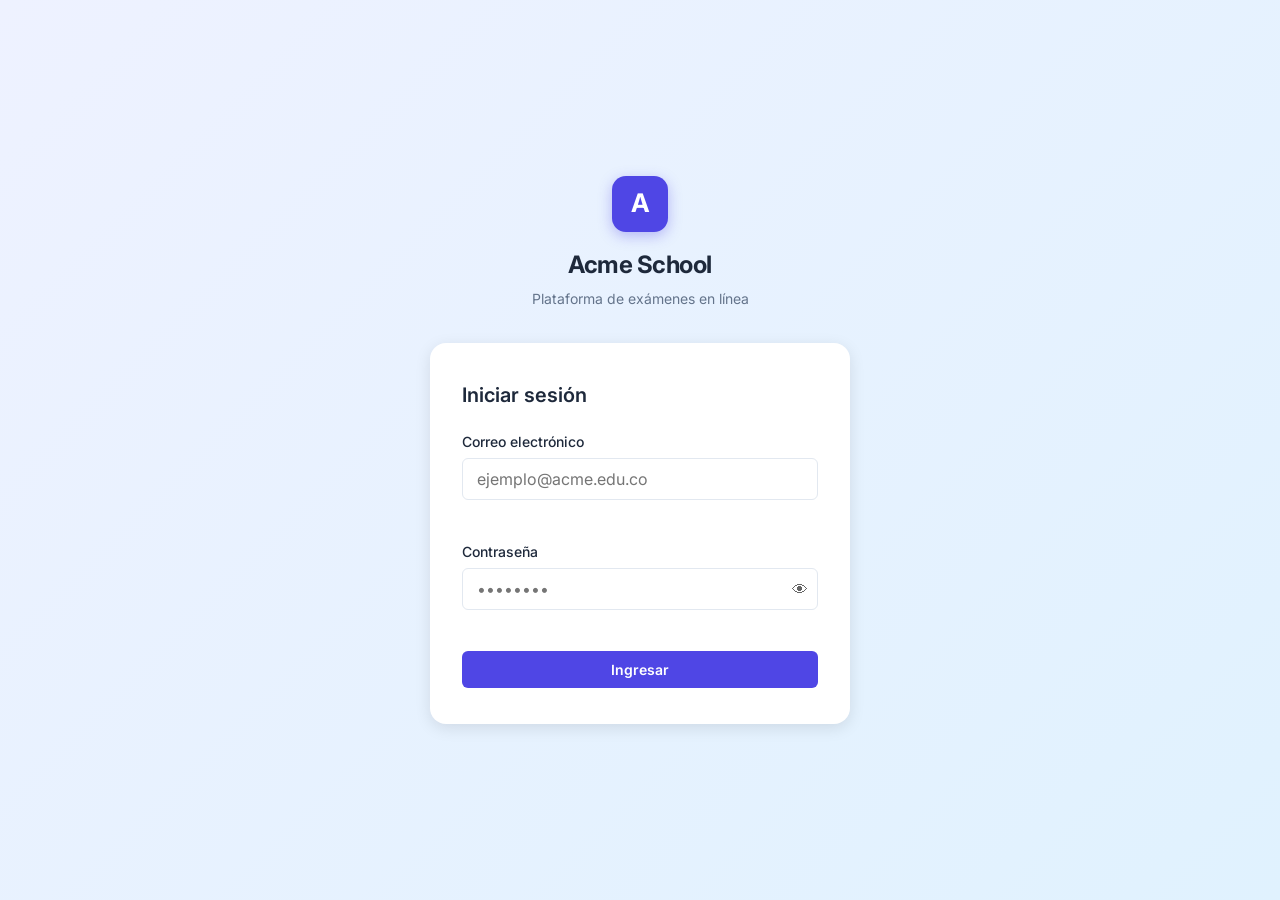
==== index.html @ b48c23c1 "feat: avance en el login" ====
<!DOCTYPE html>
<html lang="es">
<head>
  <meta charset="UTF-8" />
  <meta name="viewport" content="width=device-width, initial-scale=1.0" />
  <title>Acme School — Iniciar sesión</title>
  <link rel="preconnect" href="https://fonts.googleapis.com" />
  <link href="https://fonts.googleapis.com/css2?family=Inter:wght@400;500;600;700&display=swap" rel="stylesheet" />
  <link rel="stylesheet" href="css/main.css" />
  <link rel="stylesheet" href="css/login.css" />
</head>
<body class="login-page">

  <div class="login-container">
    <div class="login-brand">
      <div class="brand-logo">A</div>
      <h1>Acme School</h1>
      <p>Plataforma de exámenes en línea</p>
    </div>

    <form class="login-form" id="loginForm" novalidate>
      <h2>Iniciar sesión</h2>

      <div class="form-group">
        <label for="loginEmail">Correo electrónico</label>
        <input
          type="email"
          id="loginEmail"
          placeholder="ejemplo@acme.edu.co"
          autocomplete="email"
          required
        />
        <span class="field-error" id="emailError"></span>
      </div>

      <div class="form-group">
        <label for="loginPassword">Contraseña</label>
        <div class="input-password">
          <input
            type="password"
            id="loginPassword"
            placeholder="••••••••"
            autocomplete="current-password"
            required
          />
          <button type="button" class="toggle-pass" id="togglePass" title="Mostrar contraseña">👁</button>
        </div>
        <span class="field-error" id="passwordError"></span>
      </div>

      <div class="form-message" id="loginMessage"></div>

      <button type="submit" class="btn btn-primary btn-full" id="loginBtn">
        Ingresar
      </button>     
    </form>
  </div>

  <!-- Seed datos iniciales y lógica de login -->
  <script type="module" src="js/utils/storage.js"></script>
  <script type="module" src="js/utils/seed.js"></script>
  <script type="module" src="js/modules/auth.js"></script>
  <script type="module" src="js/pages/login.js"></script>
</body>
</html>
---- css/main.css ----
/* =============================================
   main.css — Variables y estilos compartidos
   Acme School Platform
   ============================================= */

:root {
  /* Paleta de colores */
  --color-primary:       #4F46E5;   /* índigo */
  --color-primary-dark:  #3730A3;
  --color-primary-light: #818CF8;
  --color-accent:        #06B6D4;   /* cyan */
  --color-success:       #10B981;
  --color-danger:        #EF4444;
  --color-warning:       #F59E0B;

  /* Neutros */
  --color-bg:            #F8FAFC;
  --color-surface:       #FFFFFF;
  --color-border:        #E2E8F0;
  --color-text:          #1E293B;
  --color-text-muted:    #64748B;
  --color-text-light:    #94A3B8;

  /* Tipografía */
  --font-sans: 'Inter', system-ui, sans-serif;
  --text-xs:   0.75rem;
  --text-sm:   0.875rem;
  --text-base: 1rem;
  --text-lg:   1.125rem;
  --text-xl:   1.25rem;
  --text-2xl:  1.5rem;
  --text-3xl:  1.875rem;

  /* Espaciado / radios */
  --radius-sm:  6px;
  --radius-md:  10px;
  --radius-lg:  16px;
  --shadow-sm:  0 1px 3px rgba(0,0,0,.08);
  --shadow-md:  0 4px 16px rgba(0,0,0,.10);
  --shadow-lg:  0 8px 32px rgba(0,0,0,.12);

  /* Transiciones */
  --transition: 0.18s ease;
}

/* ── Reset básico ── */
*, *::before, *::after { box-sizing: border-box; margin: 0; padding: 0; }

html { font-size: 16px; scroll-behavior: smooth; }

body {
  font-family: var(--font-sans);
  font-size: var(--text-base);
  color: var(--color-text);
  background: var(--color-bg);
  line-height: 1.6;
  min-height: 100vh;
}

img { max-width: 100%; display: block; }
a { color: inherit; text-decoration: none; }
ul { list-style: none; }
button { font-family: inherit; cursor: pointer; border: none; background: none; }
input, select, textarea { font-family: inherit; font-size: var(--text-base); }

/* ── Botones ── */
.btn {
  display: inline-flex;
  align-items: center;
  justify-content: center;
  gap: 6px;
  padding: 10px 20px;
  border-radius: var(--radius-sm);
  font-size: var(--text-sm);
  font-weight: 600;
  transition: background var(--transition), transform var(--transition), box-shadow var(--transition);
  white-space: nowrap;
}

.btn:active { transform: scale(.97); }

.btn-primary {
  background: var(--color-primary);
  color: #fff;
}
.btn-primary:hover { background: var(--color-primary-dark); box-shadow: var(--shadow-sm); }

.btn-outline {
  background: transparent;
  border: 1.5px solid var(--color-border);
  color: var(--color-text);
}
.btn-outline:hover { border-color: var(--color-primary); color: var(--color-primary); }

.btn-ghost {
  background: transparent;
  color: var(--color-text-muted);
}
.btn-ghost:hover { background: var(--color-border); }

.btn-danger { background: var(--color-danger); color: #fff; }
.btn-danger:hover { filter: brightness(0.9); }

.btn-sm { padding: 6px 14px; font-size: var(--text-xs); }
.btn-full { width: 100%; }

/* ── Formularios ── */
.form-group {
  display: flex;
  flex-direction: column;
  gap: 5px;
}

.form-group label {
  font-size: var(--text-sm);
  font-weight: 500;
  color: var(--color-text);
}

.form-group input,
.form-group select,
.form-group textarea {
  padding: 10px 14px;
  border: 1.5px solid var(--color-border);
  border-radius: var(--radius-sm);
  background: var(--color-surface);
  color: var(--color-text);
  transition: border-color var(--transition), box-shadow var(--transition);
  outline: none;
}

.form-group input:focus,
.form-group select:focus,
.form-group textarea:focus {
  border-color: var(--color-primary);
  box-shadow: 0 0 0 3px rgba(79,70,229,.15);
}

.form-group input.error,
.form-group select.error {
  border-color: var(--color-danger);
}

.field-error {
  font-size: var(--text-xs);
  color: var(--color-danger);
  min-height: 16px;
}

.form-row {
  display: grid;
  grid-template-columns: 1fr 1fr;
  gap: 16px;
}

.input-password {
  position: relative;
}
.input-password input { padding-right: 42px; width: 100%; }
.toggle-pass {
  position: absolute;
  right: 10px;
  top: 50%;
  transform: translateY(-50%);
  font-size: 16px;
  opacity: 0.6;
  transition: opacity var(--transition);
}
.toggle-pass:hover { opacity: 1; }

/* ── Toast ── */
.toast {
  position: fixed;
  bottom: 24px;
  right: 24px;
  padding: 12px 20px;
  border-radius: var(--radius-md);
  font-size: var(--text-sm);
  font-weight: 500;
  color: #fff;
  background: var(--color-text);
  box-shadow: var(--shadow-lg);
  opacity: 0;
  transform: translateY(12px);
  transition: opacity 0.25s ease, transform 0.25s ease;
  pointer-events: none;
  z-index: 9999;
  max-width: 320px;
}
.toast.show { opacity: 1; transform: translateY(0); }
.toast.success { background: var(--color-success); }
.toast.error   { background: var(--color-danger); }
.toast.warning { background: var(--color-warning); }

/* ── Responsive básico ── */
@media (max-width: 600px) {
  .form-row { grid-template-columns: 1fr; }
  .btn { padding: 10px 16px; }
}
---- css/login.css ----
/* =============================================
   login.css — Estilos de la página de login
   ============================================= */

.login-page {
  display: flex;
  align-items: center;
  justify-content: center;
  min-height: 100vh;
  background: linear-gradient(135deg, #EEF2FF 0%, #E0F2FE 100%);
  padding: 24px;
}

.login-container {
  width: 100%;
  max-width: 420px;
  animation: fadeUp 0.4s ease both;
}

@keyframes fadeUp {
  from { opacity: 0; transform: translateY(20px); }
  to   { opacity: 1; transform: translateY(0); }
}

/* ── Branding ── */
.login-brand {
  text-align: center;
  margin-bottom: 32px;
}

.brand-logo {
  width: 56px;
  height: 56px;
  border-radius: 14px;
  background: var(--color-primary);
  color: #fff;
  font-size: 1.6rem;
  font-weight: 700;
  display: inline-flex;
  align-items: center;
  justify-content: center;
  margin-bottom: 14px;
  box-shadow: 0 4px 14px rgba(79,70,229,.35);
}

.login-brand h1 {
  font-size: var(--text-2xl);
  font-weight: 700;
  color: var(--color-text);
  letter-spacing: -.02em;
}

.login-brand p {
  font-size: var(--text-sm);
  color: var(--color-text-muted);
  margin-top: 4px;
}

/* ── Tarjeta del formulario ── */
.login-form {
  background: var(--color-surface);
  border-radius: var(--radius-lg);
  padding: 36px 32px;
  box-shadow: var(--shadow-md);
  display: flex;
  flex-direction: column;
  gap: 20px;
}

.login-form h2 {
  font-size: var(--text-xl);
  font-weight: 600;
  color: var(--color-text);
}

/* ── Mensaje de error global ── */
.form-message {
  font-size: var(--text-sm);
  padding: 10px 14px;
  border-radius: var(--radius-sm);
  display: none;
}
.form-message.error   { background: #FEE2E2; color: #B91C1C; display: block; }
.form-message.success { background: #D1FAE5; color: #065F46; display: block; }

@media (max-width: 460px) {
  .login-form { padding: 28px 20px; }
}
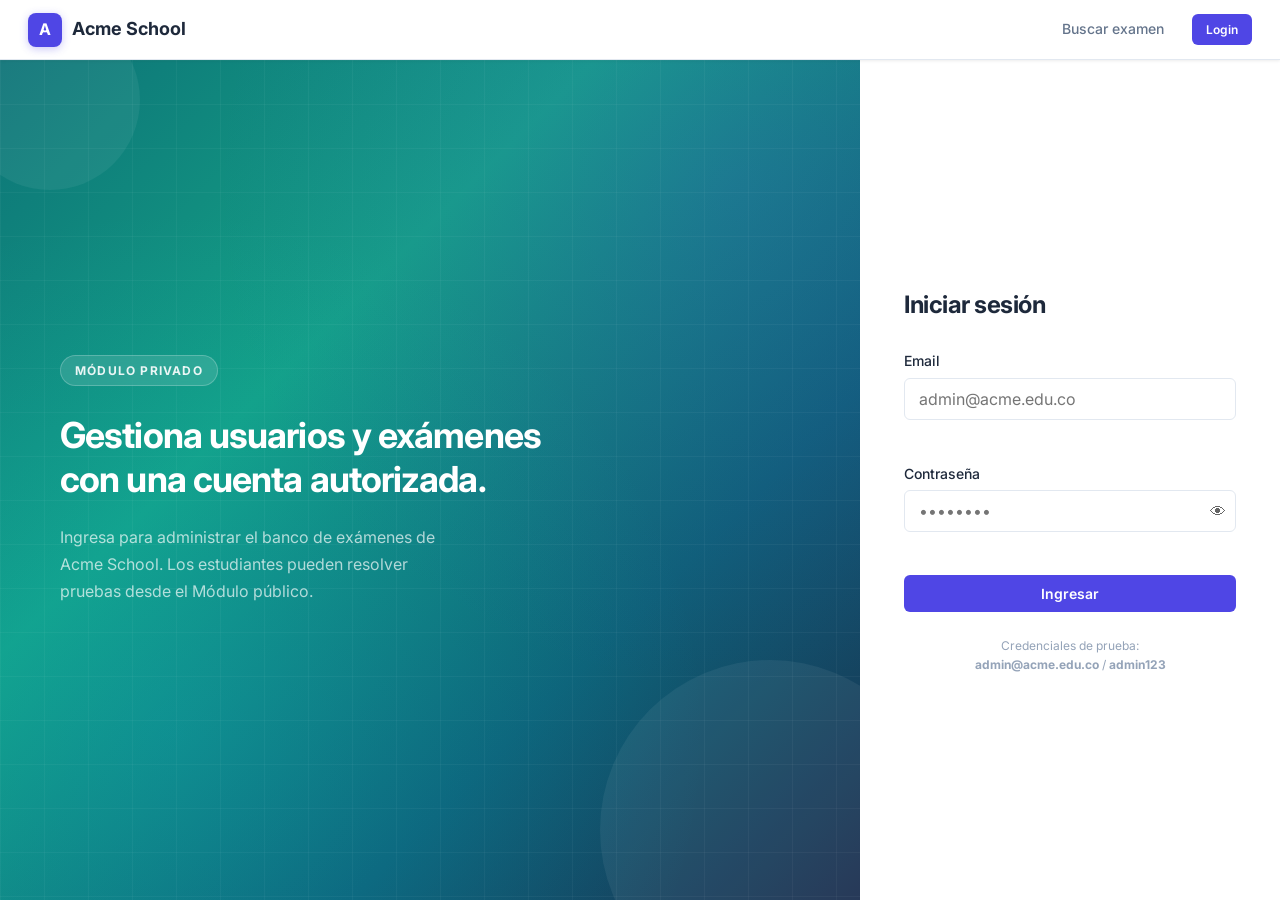
==== commit c163cc56: "merge: resolver conflictos conservando módulo de resolución" ====
--- a/index.html
+++ b/index.html
@@ -11,55 +11,88 @@
 </head>
 <body class="login-page">
 
-  <div class="login-container">
-    <div class="login-brand">
+  <!-- NAVBAR PÚBLICA -->
+  <nav class="navbar-public">
+    <div class="nav-brand">
       <div class="brand-logo">A</div>
-      <h1>Acme School</h1>
-      <p>Plataforma de exámenes en línea</p>
+      <span>Acme School</span>
+    </div>
+    <div class="nav-actions">
+      <a href="pages/examen-publico.html" class="nav-link-public">Buscar examen</a>
+      <span class="btn btn-primary btn-sm nav-login-badge">Login</span>
+    </div>
+  </nav>
+
+  <!-- SPLIT SCREEN -->
+  <div class="login-split">
+
+    <!-- PANEL IZQUIERDO: Hero -->
+    <div class="login-hero">
+      <div class="hero-content">
+        <span class="hero-badge">MÓDULO PRIVADO</span>
+        <h1 class="hero-title">
+          Gestiona usuarios y exámenes con una cuenta autorizada.
+        </h1>
+        <p class="hero-sub">
+          Ingresa para administrar el banco de exámenes de Acme School.
+          Los estudiantes pueden resolver pruebas desde el Módulo público.
+        </p>
+      </div>
+      <!-- Decoración de círculos -->
+      <div class="hero-deco hero-deco-1"></div>
+      <div class="hero-deco hero-deco-2"></div>
     </div>
 
-    <form class="login-form" id="loginForm" novalidate>
-      <h2>Iniciar sesión</h2>
+    <!-- PANEL DERECHO: Formulario -->
+    <div class="login-panel">
+      <form class="login-form" id="loginForm" novalidate>
+        <h2>Iniciar sesión</h2>
 
-      <div class="form-group">
-        <label for="loginEmail">Correo electrónico</label>
-        <input
-          type="email"
-          id="loginEmail"
-          placeholder="ejemplo@acme.edu.co"
-          autocomplete="email"
-          required
-        />
-        <span class="field-error" id="emailError"></span>
-      </div>
-
-      <div class="form-group">
-        <label for="loginPassword">Contraseña</label>
-        <div class="input-password">
+        <div class="form-group">
+          <label for="loginEmail">Email</label>
           <input
-            type="password"
-            id="loginPassword"
-            placeholder="••••••••"
-            autocomplete="current-password"
+            type="email"
+            id="loginEmail"
+            placeholder="admin@acme.edu.co"
+            autocomplete="email"
             required
           />
-          <button type="button" class="toggle-pass" id="togglePass" title="Mostrar contraseña">👁</button>
+          <span class="field-error" id="emailError"></span>
         </div>
-        <span class="field-error" id="passwordError"></span>
-      </div>
 
-      <div class="form-message" id="loginMessage"></div>
+        <div class="form-group">
+          <label for="loginPassword">Contraseña</label>
+          <div class="input-password">
+            <input
+              type="password"
+              id="loginPassword"
+              placeholder="••••••••"
+              autocomplete="current-password"
+              required
+            />
+            <button type="button" class="toggle-pass" id="togglePass" title="Mostrar contraseña">👁</button>
+          </div>
+          <span class="field-error" id="passwordError"></span>
+        </div>
 
-      <button type="submit" class="btn btn-primary btn-full" id="loginBtn">
-        Ingresar
-      </button>     
-    </form>
+        <div class="form-message" id="loginMessage"></div>
+
+        <button type="submit" class="btn btn-primary btn-full" id="loginBtn">
+          Ingresar
+        </button>
+
+        <p class="login-hint">
+          Credenciales de prueba:<br/>
+          <strong>admin@acme.edu.co</strong> / <strong>admin123</strong>
+        </p>
+      </form>
+    </div>
+
   </div>
 
-  <!-- Seed datos iniciales y lógica de login -->
   <script type="module" src="js/utils/storage.js"></script>
   <script type="module" src="js/utils/seed.js"></script>
   <script type="module" src="js/modules/auth.js"></script>
   <script type="module" src="js/pages/login.js"></script>
 </body>
-</html>+</html>
--- a/css/login.css
+++ b/css/login.css
@@ -1,79 +1,211 @@
 /* =============================================
-   login.css — Estilos de la página de login
+   login.css — Diseño split-screen de login
    ============================================= */
 
+/* Página completa en columna (navbar + split) */
 .login-page {
   display: flex;
-  align-items: center;
-  justify-content: center;
+  flex-direction: column;
   min-height: 100vh;
-  background: linear-gradient(135deg, #EEF2FF 0%, #E0F2FE 100%);
-  padding: 24px;
-}
-
-.login-container {
-  width: 100%;
-  max-width: 420px;
-  animation: fadeUp 0.4s ease both;
-}
-
-@keyframes fadeUp {
-  from { opacity: 0; transform: translateY(20px); }
-  to   { opacity: 1; transform: translateY(0); }
-}
-
-/* ── Branding ── */
-.login-brand {
-  text-align: center;
-  margin-bottom: 32px;
-}
-
-.brand-logo {
-  width: 56px;
-  height: 56px;
-  border-radius: 14px;
+  background: var(--color-bg);
+}
+
+/* ── Navbar pública ── */
+.navbar-public {
+  height: 60px;
+  background: var(--color-surface);
+  border-bottom: 1px solid var(--color-border);
+  display: flex;
+  align-items: center;
+  justify-content: space-between;
+  padding: 0 28px;
+  gap: 24px;
+  box-shadow: var(--shadow-sm);
+  position: sticky;
+  top: 0;
+  z-index: 100;
+}
+
+.navbar-public .nav-brand {
+  display: flex;
+  align-items: center;
+  gap: 10px;
+  font-weight: 700;
+  font-size: var(--text-lg);
+  color: var(--color-text);
+}
+
+.navbar-public .brand-logo {
+  width: 34px;
+  height: 34px;
+  border-radius: 8px;
   background: var(--color-primary);
   color: #fff;
-  font-size: 1.6rem;
+  font-size: 1rem;
   font-weight: 700;
   display: inline-flex;
   align-items: center;
   justify-content: center;
-  margin-bottom: 14px;
-  box-shadow: 0 4px 14px rgba(79,70,229,.35);
-}
-
-.login-brand h1 {
+  box-shadow: 0 2px 8px rgba(79,70,229,.3);
+}
+
+.nav-actions {
+  display: flex;
+  align-items: center;
+  gap: 16px;
+}
+
+.nav-link-public {
+  font-size: var(--text-sm);
+  font-weight: 500;
+  color: var(--color-text-muted);
+  padding: 6px 12px;
+  border-radius: var(--radius-sm);
+  transition: background var(--transition), color var(--transition);
+}
+.nav-link-public:hover {
+  background: var(--color-bg);
+  color: var(--color-text);
+}
+
+.nav-login-badge {
+  cursor: default;
+}
+
+/* ── Split screen ── */
+.login-split {
+  display: flex;
+  flex: 1;
+  min-height: calc(100vh - 60px);
+}
+
+/* ── Panel izquierdo: Hero ── */
+.login-hero {
+  flex: 1;
+  position: relative;
+  overflow: hidden;
+  display: flex;
+  align-items: center;
+  padding: 56px 60px;
+  /* Gradiente teal-azul-marino como en la foto */
+  background: linear-gradient(135deg, #0d7377 0%, #14a085 35%, #0e6076 70%, #1a2d4e 100%);
+}
+
+/* Capa radial decorativa */
+.login-hero::before {
+  content: '';
+  position: absolute;
+  inset: 0;
+  background:
+    radial-gradient(ellipse at 20% 80%, rgba(6,182,212,.22) 0%, transparent 55%),
+    radial-gradient(ellipse at 85% 15%, rgba(79,70,229,.18) 0%, transparent 50%);
+  pointer-events: none;
+}
+
+/* Retícula sutil */
+.login-hero::after {
+  content: '';
+  position: absolute;
+  inset: 0;
+  background-image:
+    linear-gradient(rgba(255,255,255,.04) 1px, transparent 1px),
+    linear-gradient(90deg, rgba(255,255,255,.04) 1px, transparent 1px);
+  background-size: 44px 44px;
+  pointer-events: none;
+}
+
+/* Decoraciones de círculo */
+.hero-deco {
+  position: absolute;
+  border-radius: 50%;
+  background: rgba(255,255,255,.06);
+  pointer-events: none;
+}
+.hero-deco-1 {
+  width: 340px;
+  height: 340px;
+  bottom: -100px;
+  right: -80px;
+}
+.hero-deco-2 {
+  width: 180px;
+  height: 180px;
+  top: -50px;
+  left: -40px;
+}
+
+.hero-content {
+  position: relative;
+  z-index: 1;
+  max-width: 500px;
+}
+
+.hero-badge {
+  display: inline-flex;
+  align-items: center;
+  gap: 6px;
+  padding: 5px 14px;
+  background: rgba(255,255,255,.12);
+  border: 1px solid rgba(255,255,255,.22);
+  border-radius: 99px;
+  font-size: var(--text-xs);
+  font-weight: 700;
+  letter-spacing: .1em;
+  color: rgba(255,255,255,.9);
+  margin-bottom: 28px;
+  backdrop-filter: blur(6px);
+}
+
+.hero-title {
+  font-size: clamp(1.65rem, 2.8vw, 2.5rem);
+  font-weight: 700;
+  color: #fff;
+  line-height: 1.22;
+  letter-spacing: -.025em;
+  margin-bottom: 22px;
+}
+
+.hero-sub {
+  font-size: var(--text-base);
+  color: rgba(255,255,255,.68);
+  line-height: 1.7;
+  max-width: 400px;
+}
+
+/* ── Panel derecho: Formulario ── */
+.login-panel {
+  width: 420px;
+  flex-shrink: 0;
+  display: flex;
+  align-items: center;
+  justify-content: center;
+  padding: 48px 44px;
+  background: var(--color-surface);
+  box-shadow: -6px 0 30px rgba(0,0,0,.07);
+}
+
+.login-form {
+  width: 100%;
+  display: flex;
+  flex-direction: column;
+  gap: 22px;
+  animation: fadeUp .4s ease both;
+}
+
+@keyframes fadeUp {
+  from { opacity: 0; transform: translateY(16px); }
+  to   { opacity: 1; transform: translateY(0); }
+}
+
+.login-form h2 {
   font-size: var(--text-2xl);
   font-weight: 700;
   color: var(--color-text);
+  margin-bottom: 4px;
   letter-spacing: -.02em;
 }
 
-.login-brand p {
-  font-size: var(--text-sm);
-  color: var(--color-text-muted);
-  margin-top: 4px;
-}
-
-/* ── Tarjeta del formulario ── */
-.login-form {
-  background: var(--color-surface);
-  border-radius: var(--radius-lg);
-  padding: 36px 32px;
-  box-shadow: var(--shadow-md);
-  display: flex;
-  flex-direction: column;
-  gap: 20px;
-}
-
-.login-form h2 {
-  font-size: var(--text-xl);
-  font-weight: 600;
-  color: var(--color-text);
-}
-
-/* ── Mensaje de error global ── */
+/* Mensaje global de error / éxito */
 .form-message {
   font-size: var(--text-sm);
   padding: 10px 14px;
@@ -83,6 +215,42 @@
 .form-message.error   { background: #FEE2E2; color: #B91C1C; display: block; }
 .form-message.success { background: #D1FAE5; color: #065F46; display: block; }
 
-@media (max-width: 460px) {
-  .login-form { padding: 28px 20px; }
-}
+/* Texto de ayuda */
+.login-hint {
+  font-size: var(--text-xs);
+  color: var(--color-text-light);
+  text-align: center;
+  line-height: 1.6;
+  padding-top: 2px;
+}
+
+/* ── Responsive ── */
+@media (max-width: 900px) {
+  .login-panel { width: 380px; padding: 40px 32px; }
+  .login-hero { padding: 48px 40px; }
+}
+
+@media (max-width: 700px) {
+  .login-split { flex-direction: column; min-height: auto; }
+
+  .login-hero {
+    min-height: 240px;
+    padding: 32px 28px;
+    flex: none;
+  }
+
+  .hero-title { font-size: 1.45rem; }
+  .hero-sub   { display: none; }
+
+  .login-panel {
+    width: 100%;
+    padding: 32px 24px 52px;
+    box-shadow: none;
+  }
+}
+
+@media (max-width: 480px) {
+  .navbar-public { padding: 0 16px; }
+  .nav-link-public { display: none; }
+  .login-panel { padding: 28px 20px 44px; }
+}
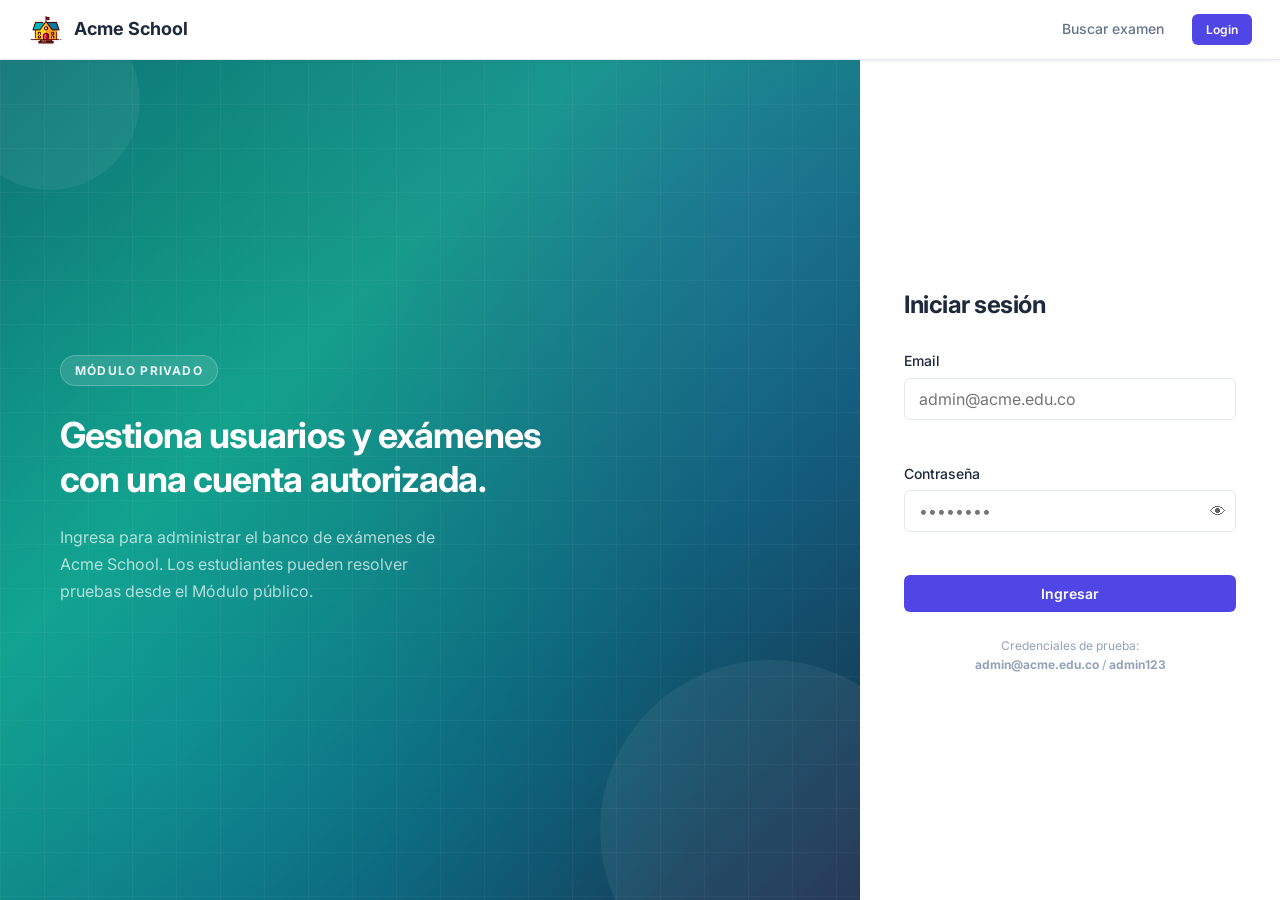
==== commit 078acdfa: "fix: se ajusta la sintáxis" ====
--- a/index.html
+++ b/index.html
@@ -4,6 +4,7 @@
   <meta charset="UTF-8" />
   <meta name="viewport" content="width=device-width, initial-scale=1.0" />
   <title>Acme School — Iniciar sesión</title>
+  <link rel="icon" type="image/png" href="assets/1988007.png" />
   <link rel="preconnect" href="https://fonts.googleapis.com" />
   <link href="https://fonts.googleapis.com/css2?family=Inter:wght@400;500;600;700&display=swap" rel="stylesheet" />
   <link rel="stylesheet" href="css/main.css" />
@@ -14,7 +15,7 @@
   <!-- NAVBAR PÚBLICA -->
   <nav class="navbar-public">
     <div class="nav-brand">
-      <div class="brand-logo">A</div>
+      <img class="brand-logo" src="assets/1988007.png" alt="Acme School logo" />
       <span>Acme School</span>
     </div>
     <div class="nav-actions">
--- a/css/login.css
+++ b/css/login.css
@@ -36,17 +36,12 @@
 }
 
 .navbar-public .brand-logo {
-  width: 34px;
-  height: 34px;
+  width: 36px;
+  height: 36px;
   border-radius: 8px;
-  background: var(--color-primary);
-  color: #fff;
-  font-size: 1rem;
-  font-weight: 700;
-  display: inline-flex;
-  align-items: center;
-  justify-content: center;
-  box-shadow: 0 2px 8px rgba(79,70,229,.3);
+  background: transparent;
+  object-fit: contain;
+  display: block;
 }
 
 .nav-actions {
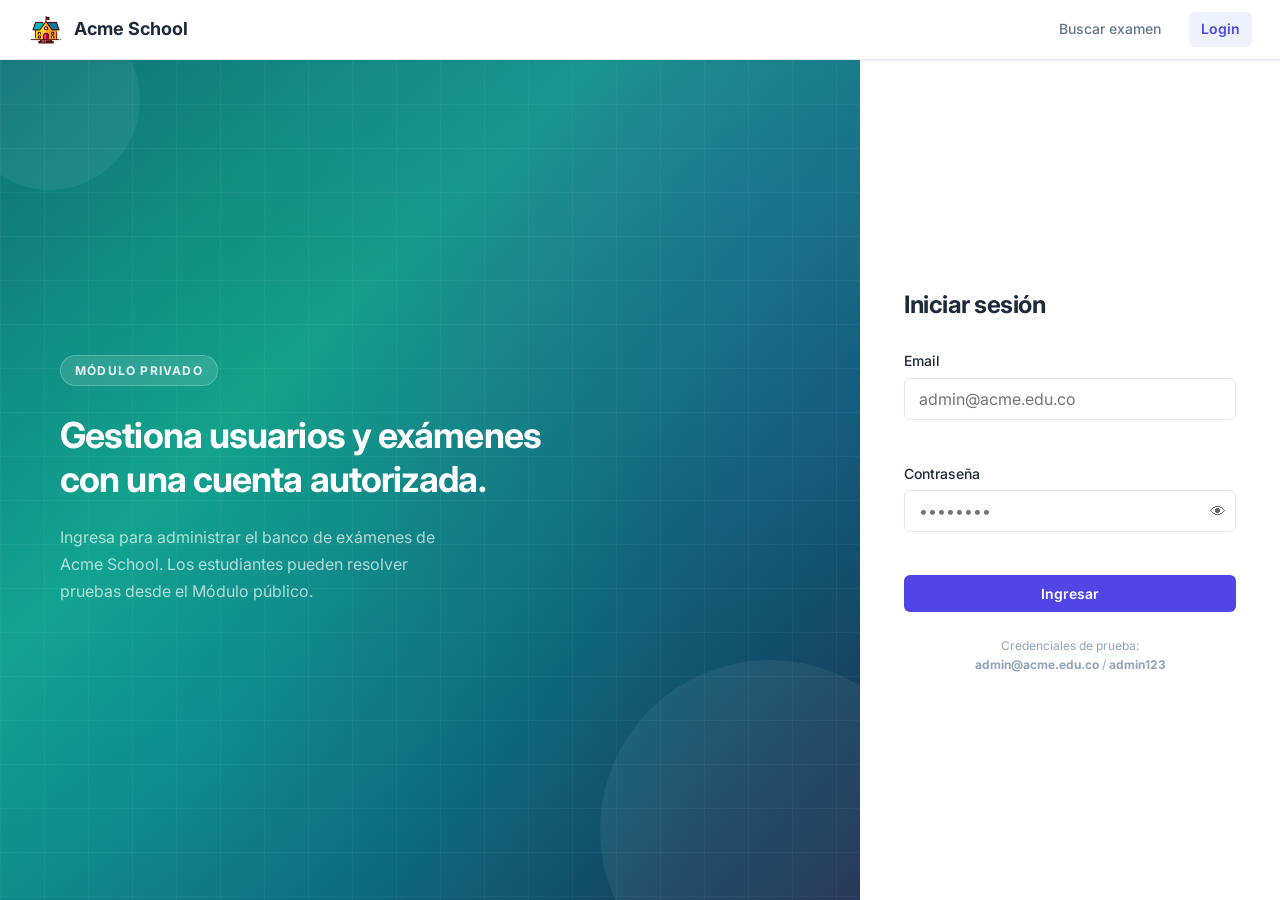
==== commit 1837c527: "styles: detalles finales de cs y dos examenes" ====
--- a/index.html
+++ b/index.html
@@ -19,8 +19,8 @@
       <span>Acme School</span>
     </div>
     <div class="nav-actions">
-      <a href="pages/examen-publico.html" class="nav-link-public">Buscar examen</a>
-      <span class="btn btn-primary btn-sm nav-login-badge">Login</span>
+      <a href="./pages/catalogo.html" class="nav-link-public">Buscar examen</a>
+      <span class="nav-link-public nav-link-active nav-login-badge">Login</span>
     </div>
   </nav>
 
@@ -53,7 +53,7 @@
           <label for="loginEmail">Email</label>
           <input
             type="email"
-            id="loginEmail"
+            id="loginEmail"z
             placeholder="admin@acme.edu.co"
             autocomplete="email"
             required
--- a/css/login.css
+++ b/css/login.css
@@ -61,6 +61,16 @@
 .nav-link-public:hover {
   background: var(--color-bg);
   color: var(--color-text);
+}
+
+.nav-link-active {
+  color: var(--color-primary);
+  font-weight: 600;
+  background: #EEF2FF;
+}
+.nav-link-active:hover {
+  background: #E0E7FF;
+  color: var(--color-primary-dark);
 }
 
 .nav-login-badge {
